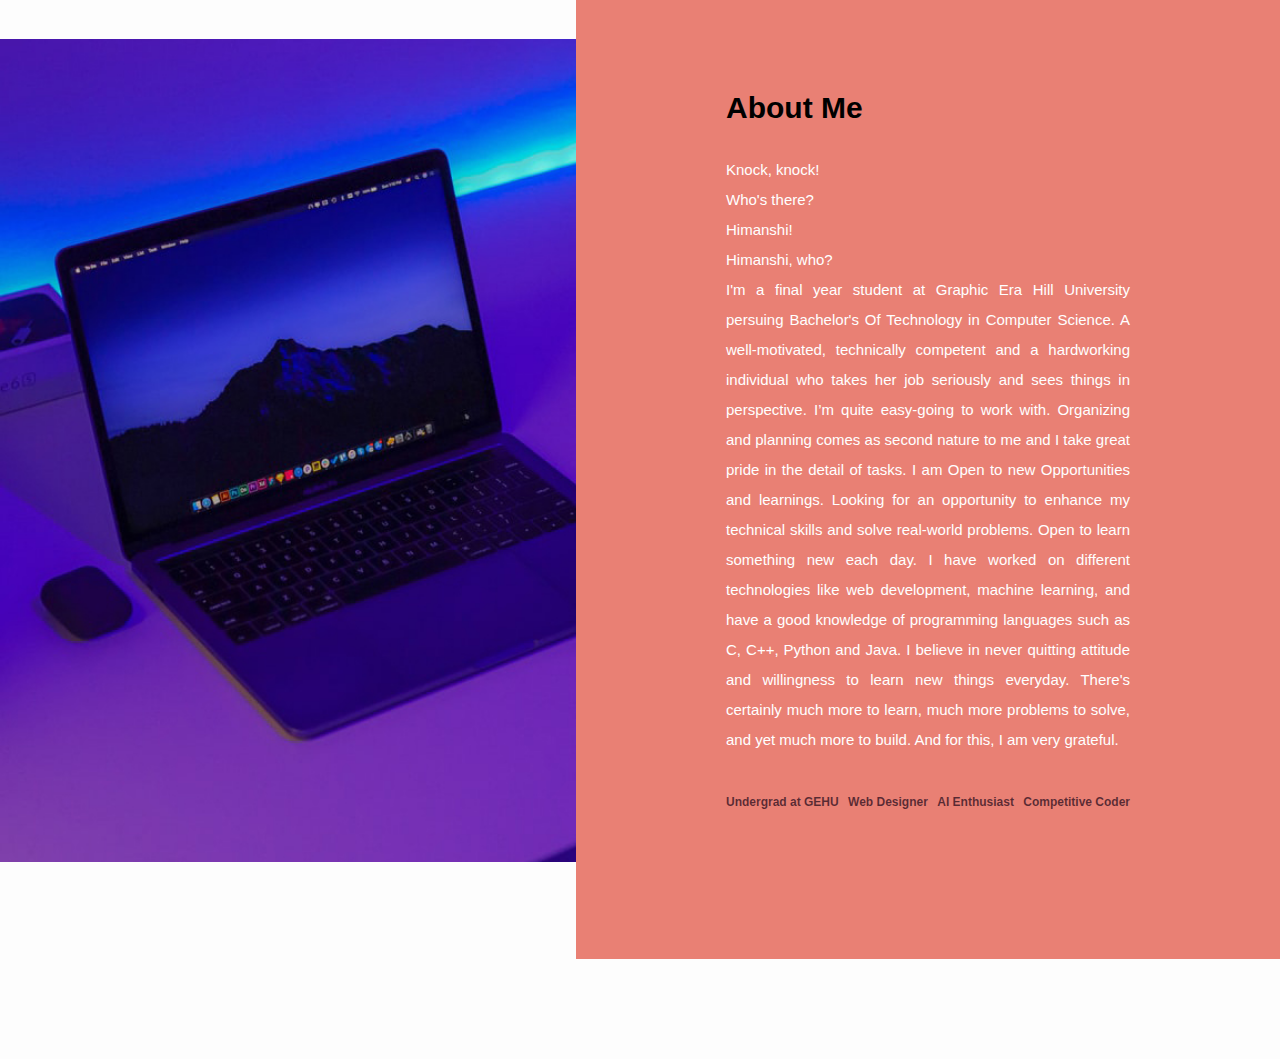
==== About/index.html @ 48187024 "Add files via upload" ====
<html lang="en">
<head>
    <meta charset="UTF-8">
    <meta name="viewport" content="width=device-width, initial-scale=1.0">
    <title></title>
    <link rel="stylesheet" href="style.css">
</head>
<body>
    <div class="about-section">
        <div class="inner-container">
            <h1>About Me</h1>
            <p class="text">
                Knock, knock!<br>
                Who's there?<br>
                Himanshi!<br>
                Himanshi, who?<br>
                I'm a final year student at Graphic Era Hill University persuing Bachelor's Of Technology in Computer Science. 
                A well-motivated, technically competent and a hardworking individual who takes her job seriously and sees things in perspective. 
                I’m quite easy-going to work with. Organizing and planning comes as second nature to me and I take great pride in the detail of tasks. 
                I am Open to new Opportunities and learnings. Looking for an opportunity to enhance my technical skills and solve real-world problems. 
                Open to learn something new each day. I have worked on different technologies like web development, machine learning, and have a 
                good knowledge of programming languages such as C, C++, Python and Java. I believe in never quitting attitude and willingness to learn new things everyday.
                There's certainly much more to learn, much more problems to solve, and yet much more to build. And for this, I am very grateful.
            </p>
            <div class="skills">
                <span>Undergrad at GEHU</span>
                <span>Web Designer</span>
                <span>AI Enthusiast</span>
                <span>Competitive Coder</span>
            </div>
        </div>
    </div>
</body>
</html>
---- About/style.css ----
*{
    margin: 0;
    padding: 0;
    font-family: "Open Sans",sans-serif;
    box-sizing: border-box;
}

body{
    min-height: 100vh;
    display: flex;
    align-items: center;
    justify-content: center;
    background-color: #99738E;
}

.about-section{
    background: url(pic.jpg) no-repeat left;
    background-size: 55%;
    background-color: #fdfdfd;
    overflow: hidden;
    padding: 100px 0;
}

.inner-container{
    width: 55%;
    float: right;
    background-color: #E98074;
    padding: 150px;
}

.inner-container h1{
    margin-bottom: 30px;
    font-size: 30px;
    font-weight: 900;
}

.text{
    font-size: 15px;
    color: white;
    line-height: 30px;
    text-align: justify;
    margin-bottom: 40px;
}

.skills{
    display: flex;
    justify-content: space-between;
    color: #170416af;
    font-weight: 800;
    font-size: 12px;
}

@media screen and (max-width:1200px){
    .inner-container{
        padding: 80px;
    }
}

@media screen and (max-width:1000px){
    .about-section{
        background-size: 100%;
        padding: 100px 40px;
    }
    .inner-container{
        width: 100%;
    }
}

@media screen and (max-width:600px){
    .about-section{
        padding: 0;
    }
    .inner-container{
        padding: 60px;
    }
}
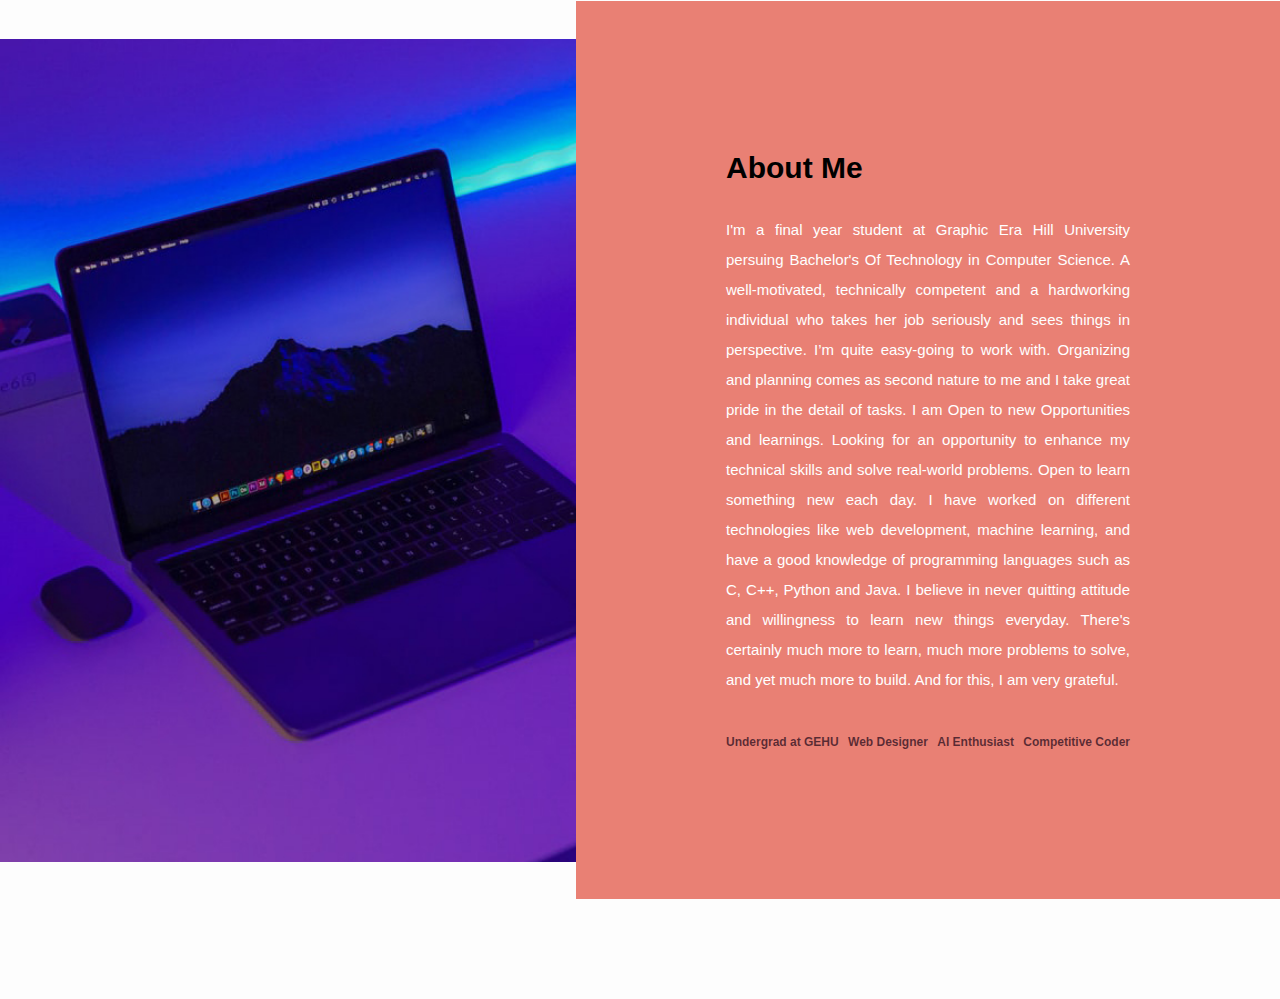
==== commit 6051d081: "Update index.html" ====
--- a/About/index.html
+++ b/About/index.html
@@ -10,10 +10,7 @@
         <div class="inner-container">
             <h1>About Me</h1>
             <p class="text">
-                Knock, knock!<br>
-                Who's there?<br>
-                Himanshi!<br>
-                Himanshi, who?<br>
+          
                 I'm a final year student at Graphic Era Hill University persuing Bachelor's Of Technology in Computer Science. 
                 A well-motivated, technically competent and a hardworking individual who takes her job seriously and sees things in perspective. 
                 I’m quite easy-going to work with. Organizing and planning comes as second nature to me and I take great pride in the detail of tasks. 
@@ -31,4 +28,4 @@
         </div>
     </div>
 </body>
-</html>+</html>
